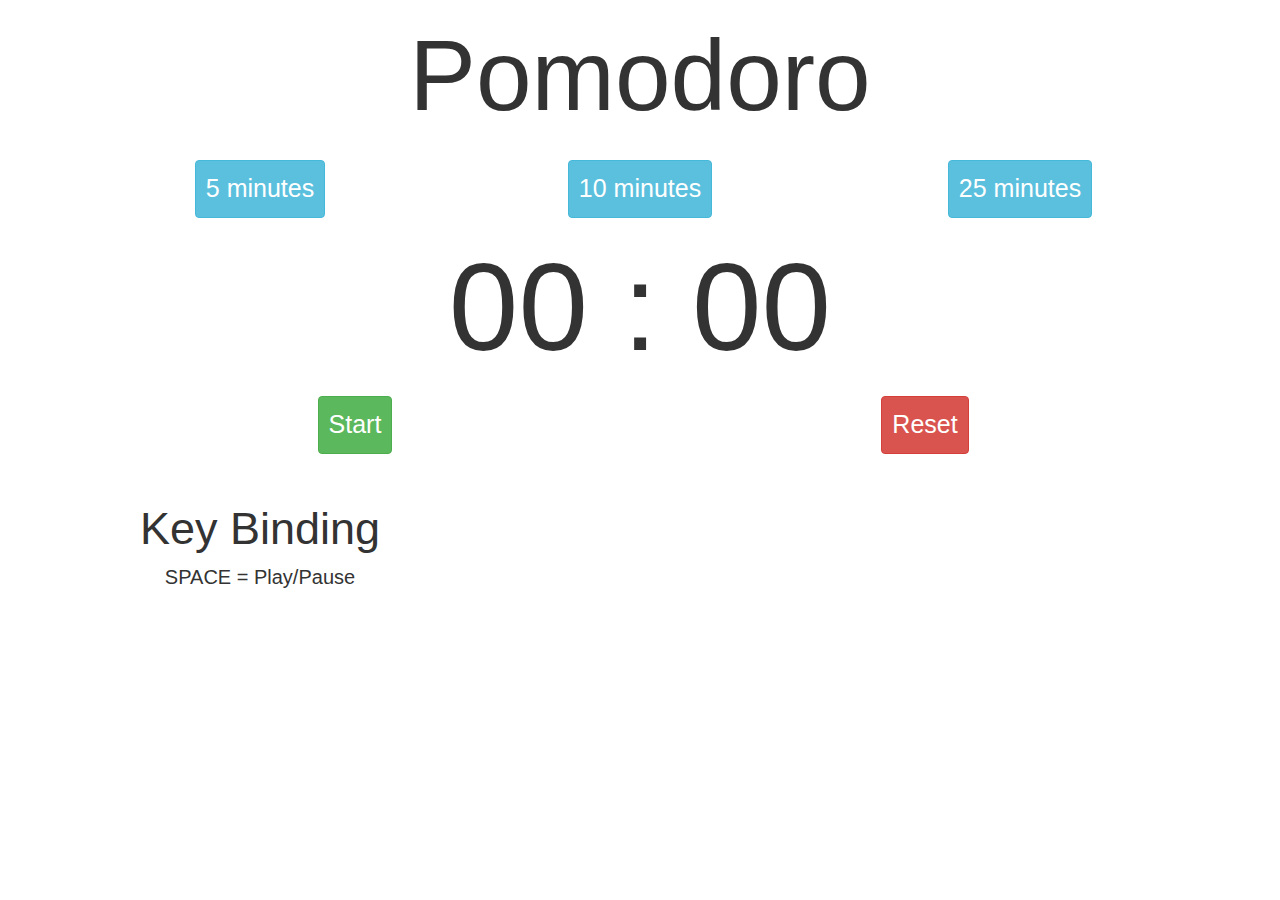
==== index.html @ 6f3b5864 "init" ====
<!DOCTYPE html>
<html>

<head>
    <title>Pomodoro</title>
    <link rel="stylesheet" href="css/bootstrap.css">
    <link rel="stylesheet" href="css/main.css">
    <script src="js/jquery.js"></script>
    <script src="js/query.js"></script>
</head>

<body>
    <div class="container text-center">

        <h1>Pomodoro</h1>

        <div class="col-md-4"><button id="300" type="button" class="btn btn-info">5 minutes</button></div>
        <div class="col-md-4"><button id="600" type="button" class="btn btn-info">10 minutes</button></div>
        <div class="col-md-4"><button id="1500" type="button" class="btn btn-info">25 minutes</button></div>

        <div id="time" class="text-center clock">00 : 00</div>


        <div class="col-md-6"><button id="start" type="button" class="btn btn-success">Start</button></div>
        <div class="col-md-6"><button id="reset" type="button" class="btn btn-danger">Reset</button></div>

        <div class="col-md-4">
            <h2>Key Binding</h2>
            <p>SPACE = Play/Pause</p>
        </div>
        <div class="col-md-4"></div>
        <div class="col-md-4"></div>

        <audio preload="auto" id="sound">
<source src="sound/beep.mp3" type="audio/mp3">
<source src="sound/beep.ogg" type="audio/ogg">
</audio>
    </div>
</body>

</html>
---- css/main.css ----
.clock {
    font-size: 125px;
}
.btn {
    font-size: 25px;
    padding: 10px;
}
h1 {
    font-size: 100px;
    margin-bottom: 30px;
}
h2 {
    font-size: 45px;
    margin-top: 50px;
}
p {
    font-size: 20px;
}
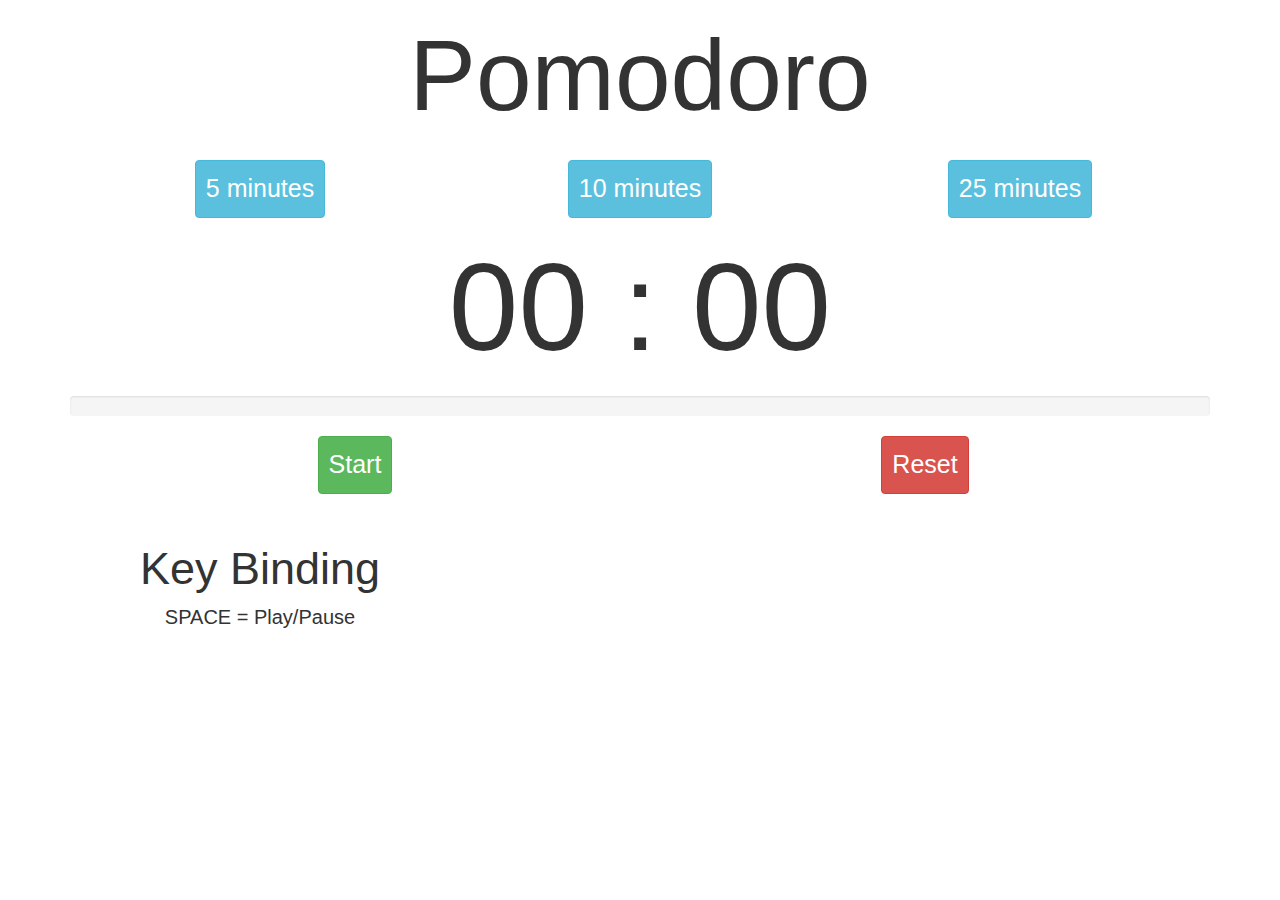
==== commit 189f1536: "progress bar" ====
--- a/index.html
+++ b/index.html
@@ -20,7 +20,11 @@
 
         <div id="time" class="text-center clock">00 : 00</div>
 
-
+        <div class="progress">
+  <div class="progress-bar progress-bar-success" role="progressbar" aria-valuemin="0">
+  </div>
+</div>
+        
         <div class="col-md-6"><button id="start" type="button" class="btn btn-success">Start</button></div>
         <div class="col-md-6"><button id="reset" type="button" class="btn btn-danger">Reset</button></div>
 
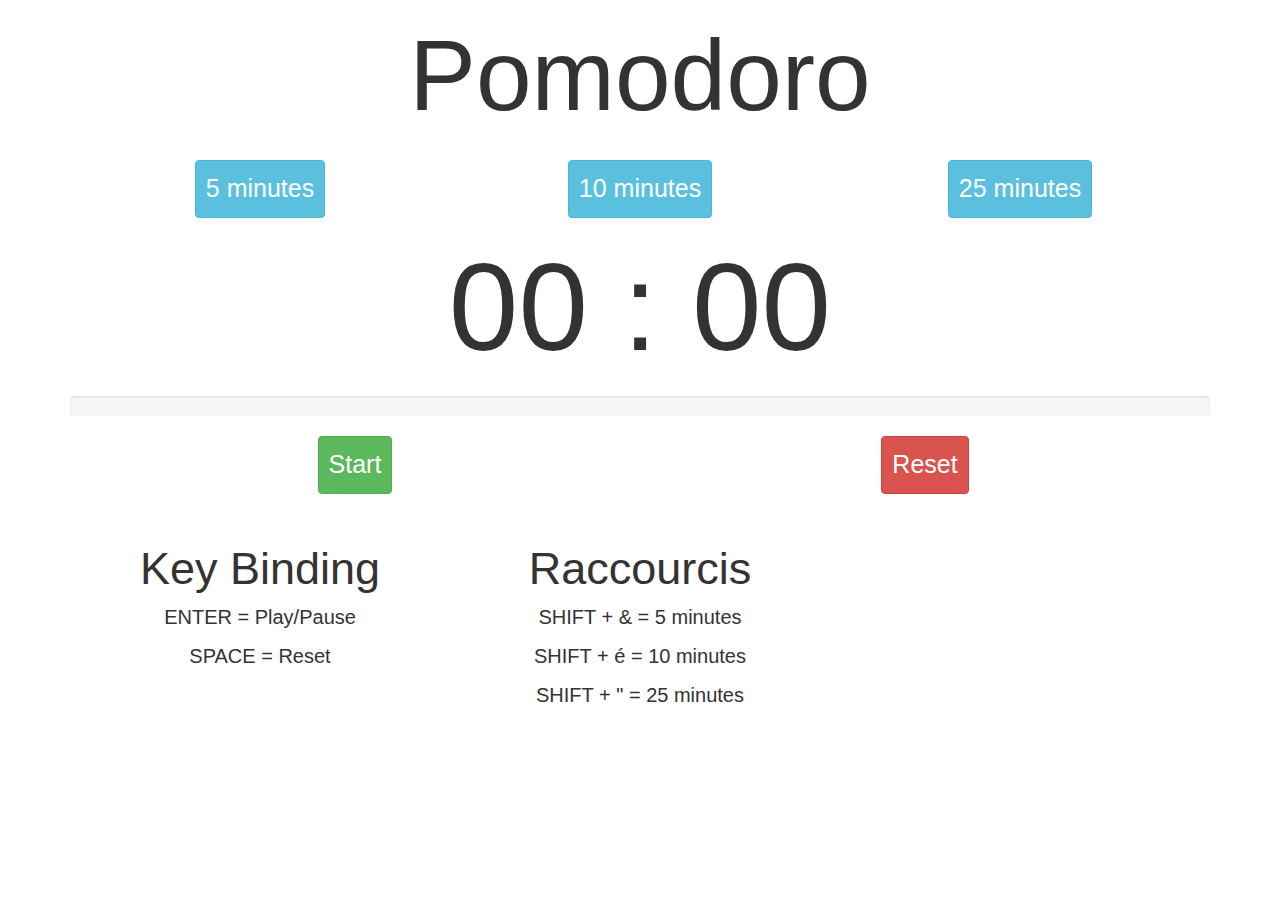
==== commit 1d94232d: "fix progressbar and refactoring key press" ====
--- a/index.html
+++ b/index.html
@@ -21,18 +21,24 @@
         <div id="time" class="text-center clock">00 : 00</div>
 
         <div class="progress">
-  <div class="progress-bar progress-bar-success" role="progressbar" aria-valuemin="0">
-  </div>
-</div>
-        
+            <div class="progress-bar progress-bar-success" role="progressbar" aria-valuemin="0">
+            </div>
+        </div>
+
         <div class="col-md-6"><button id="start" type="button" class="btn btn-success">Start</button></div>
         <div class="col-md-6"><button id="reset" type="button" class="btn btn-danger">Reset</button></div>
 
         <div class="col-md-4">
             <h2>Key Binding</h2>
-            <p>SPACE = Play/Pause</p>
+            <p>ENTER = Play/Pause</p>
+            <p>SPACE = Reset</p>
         </div>
-        <div class="col-md-4"></div>
+        <div class="col-md-4">
+           <h2>Raccourcis</h2>
+            <p>SHIFT + & = 5 minutes</p>
+            <p>SHIFT + é = 10 minutes</p>
+            <p>SHIFT + " = 25 minutes</p>
+        </div>
         <div class="col-md-4"></div>
 
         <audio preload="auto" id="sound">
--- a/css/main.css
+++ b/css/main.css
@@ -15,4 +15,5 @@
 }
 p {
     font-size: 20px;
-}+}
+
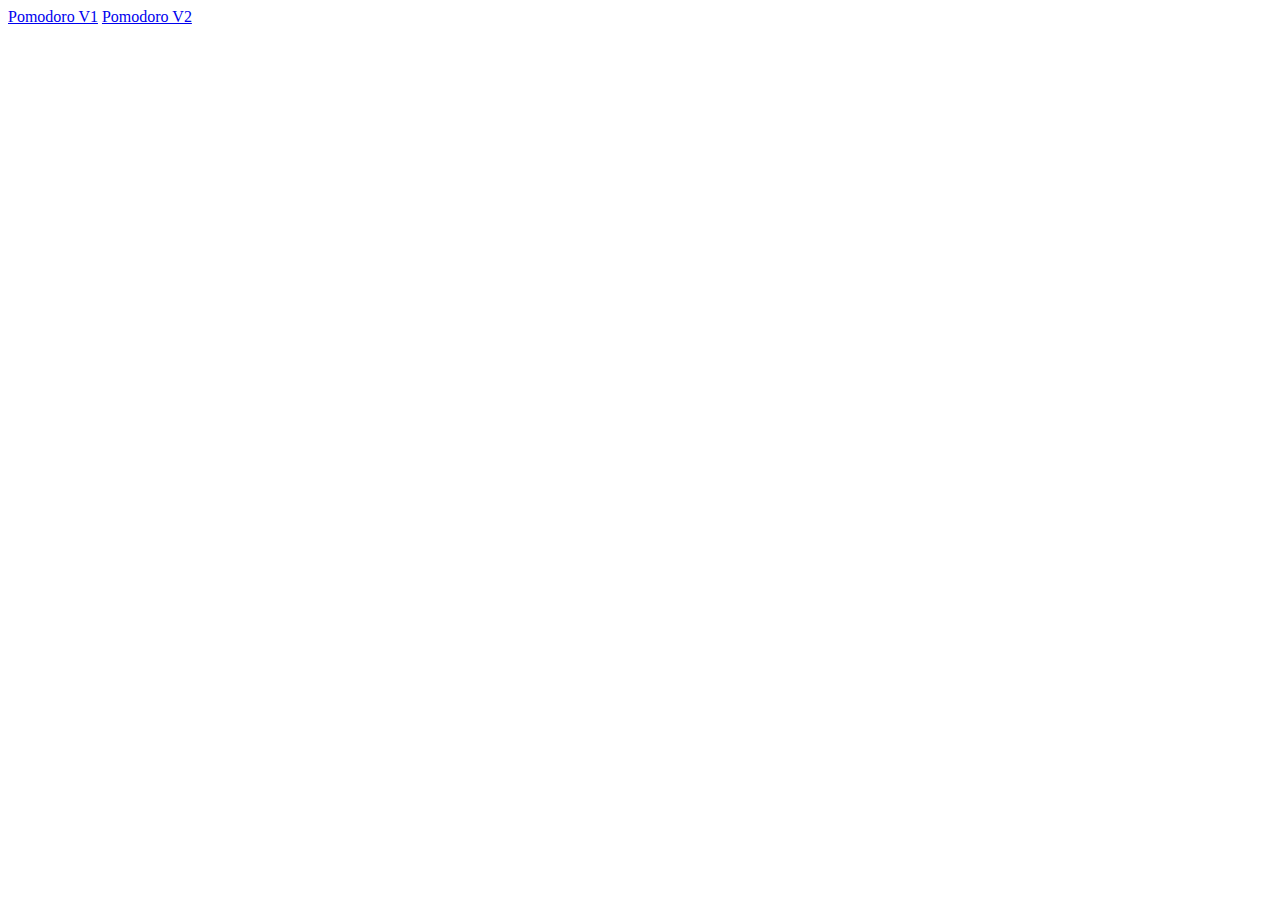
==== commit cae11c60: "add navigation for github.io" ====
--- a/index.html
+++ b/index.html
@@ -1,51 +1,14 @@
-<!DOCTYPE html>
+<!DOCYPE html>
 <html>
 
 <head>
-    <title>Pomodoro</title>
-    <link rel="stylesheet" href="css/bootstrap.css">
-    <link rel="stylesheet" href="css/main.css">
-    <script src="js/jquery.js"></script>
-    <script src="js/query.js"></script>
+    <meta charset="utf-8">
+    <title>Présentation</title>
 </head>
 
 <body>
-    <div class="container text-center">
-
-        <h1>Pomodoro</h1>
-
-        <div class="col-md-4"><button id="300" type="button" class="btn btn-info">5 minutes</button></div>
-        <div class="col-md-4"><button id="600" type="button" class="btn btn-info">10 minutes</button></div>
-        <div class="col-md-4"><button id="1500" type="button" class="btn btn-info">25 minutes</button></div>
-
-        <div id="time" class="text-center clock">00 : 00</div>
-
-        <div class="progress">
-            <div class="progress-bar progress-bar-success" role="progressbar" aria-valuemin="0">
-            </div>
-        </div>
-
-        <div class="col-md-6"><button id="start" type="button" class="btn btn-success">Start</button></div>
-        <div class="col-md-6"><button id="reset" type="button" class="btn btn-danger">Reset</button></div>
-
-        <div class="col-md-4">
-            <h2>Key Binding</h2>
-            <p>ENTER = Play/Pause</p>
-            <p>SPACE = Reset</p>
-        </div>
-        <div class="col-md-4">
-           <h2>Raccourcis</h2>
-            <p>SHIFT + & = 5 minutes</p>
-            <p>SHIFT + é = 10 minutes</p>
-            <p>SHIFT + " = 25 minutes</p>
-        </div>
-        <div class="col-md-4"></div>
-
-        <audio preload="auto" id="sound">
-<source src="sound/beep.mp3" type="audio/mp3">
-<source src="sound/beep.ogg" type="audio/ogg">
-</audio>
-    </div>
+    <a href="PomodoroNormal/index.html">Pomodoro V1</a>
+    <a href="PomodoroObjet/index.html">Pomodoro V2</a>
 </body>
 
 </html>
